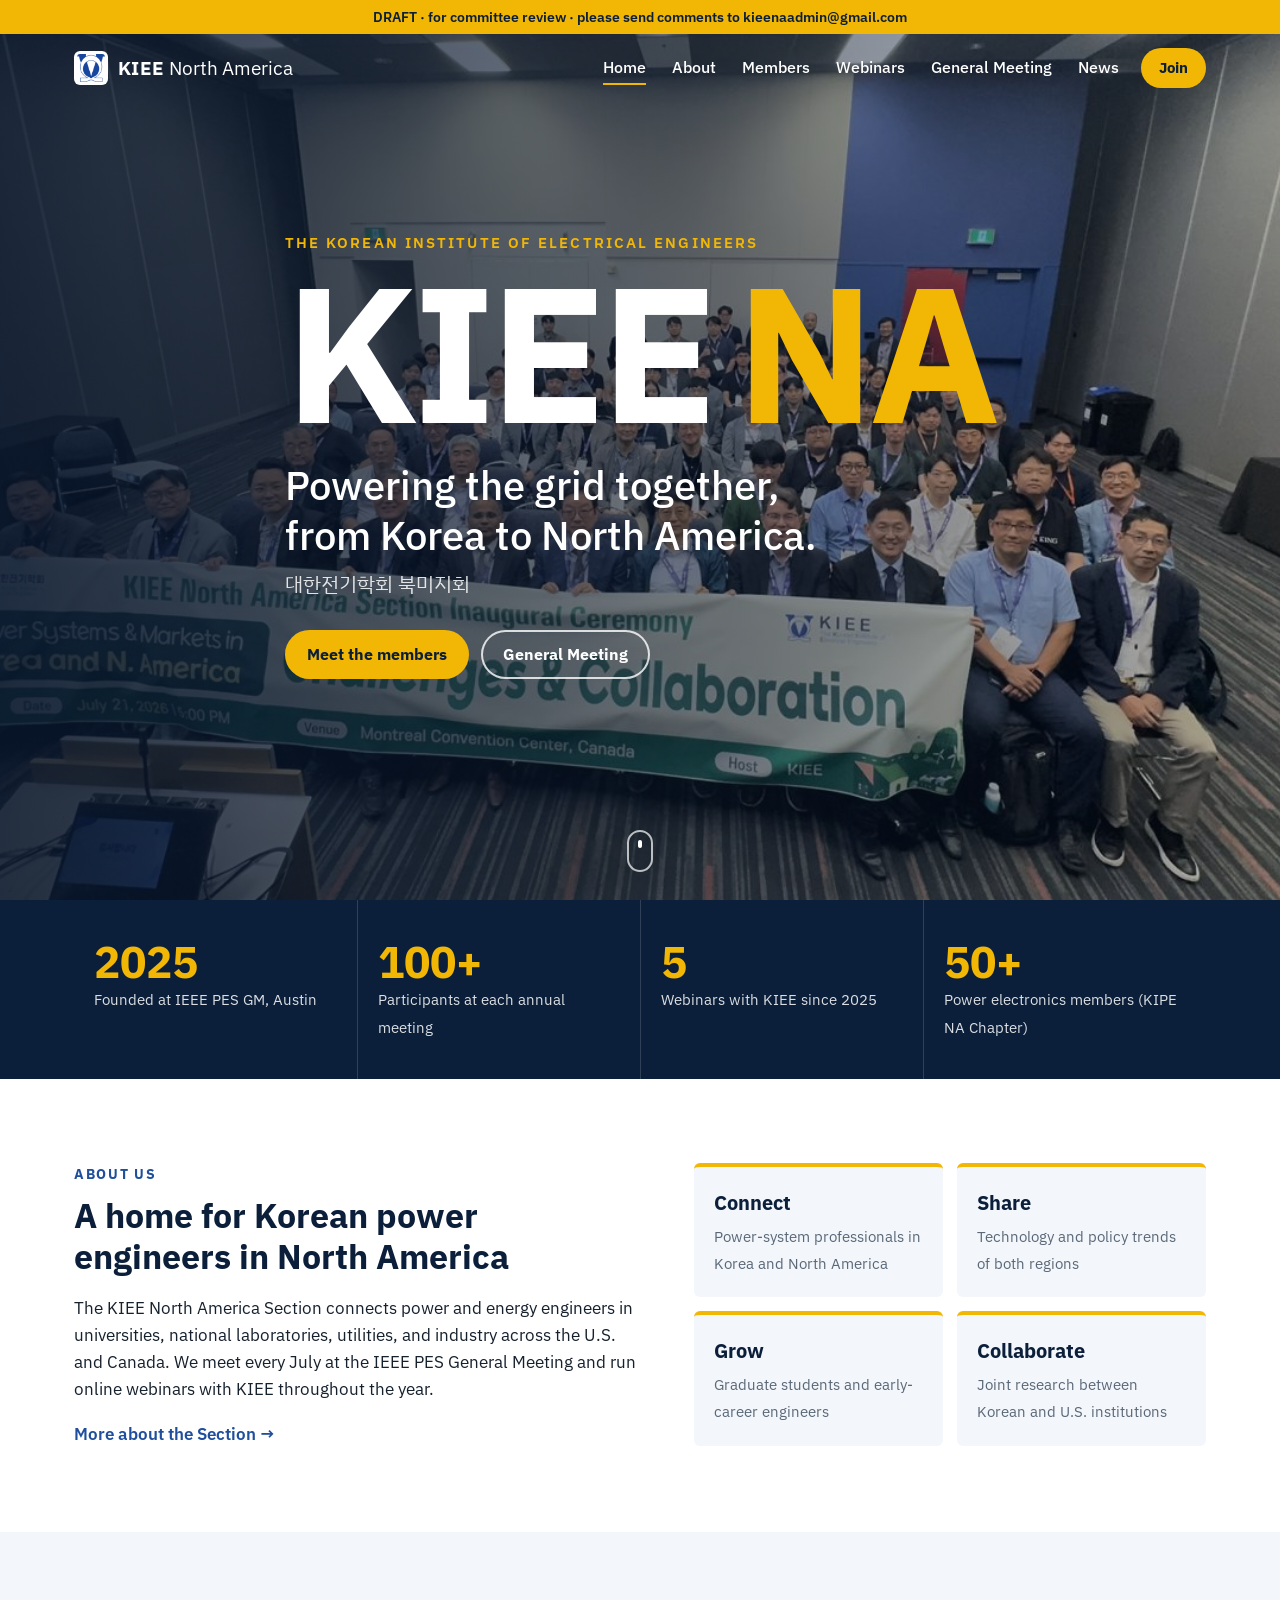
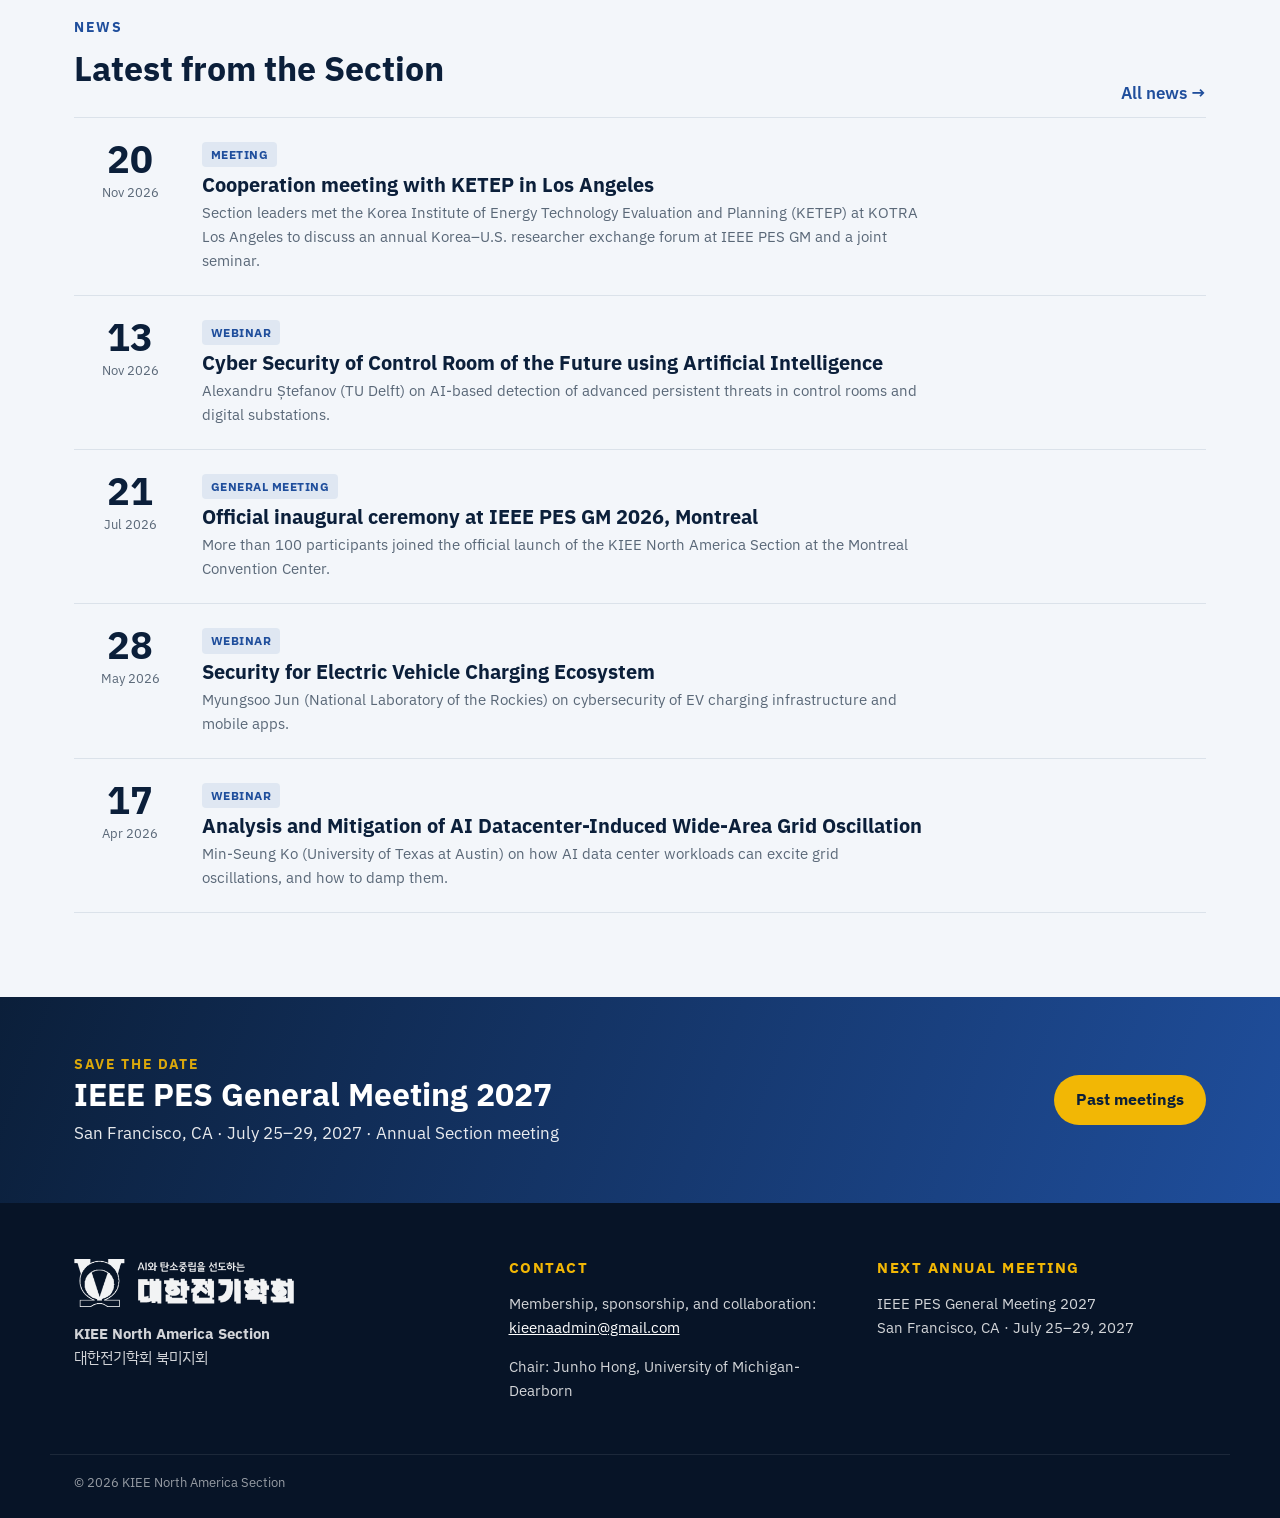
==== index.html @ 32fcebb1 "Add draft website for committee review" ====
<!DOCTYPE html>
<html lang="en">
<head>
<meta charset="utf-8">
<meta name="viewport" content="width=device-width, initial-scale=1">
<title>KIEE North America Section</title>
<meta name="description" content="KIEE North America Section (대한전기학회 북미지회): Korean power and energy engineers across North America.">
<link rel="icon" href="img/kiee-emblem.png">
<meta name="robots" content="noindex, nofollow">
<link rel="preconnect" href="https://fonts.googleapis.com">
<link href="https://fonts.googleapis.com/css2?family=IBM+Plex+Sans:wght@400;500;600;700&family=IBM+Plex+Sans+KR:wght@400;600;700&display=swap" rel="stylesheet">
<link rel="stylesheet" href="style.css">
</head>
<body class="has-hero">
<div class="draftbar">DRAFT · for committee review · please send comments to kieenaadmin@gmail.com</div><a class="skip" href="#main">Skip to content</a>
<header class="site over" id="top"><div class="wrap bar">
  <a class="brand" href="index.html"><img src="img/kiee-emblem.png" alt=""><span><b>KIEE</b> North America</span></a>
  <button class="menu-btn" aria-expanded="false" aria-controls="nav" aria-label="Menu"><span></span><span></span><span></span></button>
  <nav id="nav" aria-label="Main"><ul><li><a href="index.html" aria-current="page">Home</a></li><li><a href="about.html">About</a></li><li><a href="members.html">Members</a></li><li><a href="webinars.html">Webinars</a></li><li><a href="meetings.html">General Meeting</a></li><li><a href="news.html">News</a></li></ul><a class="join" href="membership.html">Join</a></nav>
</div></header>

<main id="main">
<section class="hero">
  <div class="slides" aria-hidden="true"><div class="slide on" style="background-image:url(img/montreal.jpg)"></div><div class="slide" style="background-image:url(img/austin.jpg)"></div></div>
  <div class="wrap hero-in">
    <p class="kicker">The Korean Institute of Electrical Engineers</p>
    <h1 class="mega">KIEE<span>NA</span></h1>
    <p class="tag1">Powering the grid together,<br>from Korea to North America.</p>
    <p class="kr">대한전기학회 북미지회</p>
    <div class="btns"><a class="btn" href="members.html">Meet the members</a><a class="btn ghost" href="meetings.html">General Meeting</a></div>
  </div>
  <a class="scroll" href="#about" aria-label="Scroll down"></a>
</section>

<section class="stats" id="about"><div class="wrap sgrid">
  <div><b>2025</b><span>Founded at IEEE PES GM, Austin</span></div>
  <div><b>100+</b><span>Participants at each annual meeting</span></div>
  <div><b>5</b><span>Webinars with KIEE since 2025</span></div>
  <div><b>50+</b><span>Power electronics members (KIPE NA Chapter)</span></div>
</div></section>

<section class="sec"><div class="wrap two">
  <div>
    <p class="eyebrow">About us</p>
    <h2>A home for Korean power engineers in North America</h2>
    <p>The KIEE North America Section connects power and energy engineers in universities, national laboratories, utilities, and industry across the U.S. and Canada. We meet every July at the IEEE PES General Meeting and run online webinars with KIEE throughout the year.</p>
    <a class="more" href="about.html">More about the Section</a>
  </div>
  <ul class="pillars">
    <li><b>Connect</b><span>Power-system professionals in Korea and North America</span></li>
    <li><b>Share</b><span>Technology and policy trends of both regions</span></li>
    <li><b>Grow</b><span>Graduate students and early-career engineers</span></li>
    <li><b>Collaborate</b><span>Joint research between Korean and U.S. institutions</span></li>
  </ul>
</div></section>

<section class="sec alt"><div class="wrap">
  <div class="sechead"><div><p class="eyebrow">News</p><h2>Latest from the Section</h2></div><a class="more" href="news.html">All news</a></div>
  <ul class="newslist"><li class="news"><a href="meetings.html"><time datetime="2026-11-20"><b>20</b><span>Nov 2026</span></time><div><span class="tag">Meeting</span><h3>Cooperation meeting with KETEP in Los Angeles</h3><p>Section leaders met the Korea Institute of Energy Technology Evaluation and Planning (KETEP) at KOTRA Los Angeles to discuss an annual Korea–U.S. researcher exchange forum at IEEE PES GM and a joint seminar.</p></div></a></li><li class="news"><a href="webinars.html#w5"><time datetime="2026-11-13"><b>13</b><span>Nov 2026</span></time><div><span class="tag">Webinar</span><h3>Cyber Security of Control Room of the Future using Artificial Intelligence</h3><p>Alexandru Ștefanov (TU Delft) on AI-based detection of advanced persistent threats in control rooms and digital substations.</p></div></a></li><li class="news"><a href="meetings.html#gm2026"><time datetime="2026-07-21"><b>21</b><span>Jul 2026</span></time><div><span class="tag">General Meeting</span><h3>Official inaugural ceremony at IEEE PES GM 2026, Montreal</h3><p>More than 100 participants joined the official launch of the KIEE North America Section at the Montreal Convention Center.</p></div></a></li><li class="news"><a href="webinars.html#w4"><time datetime="2026-05-28"><b>28</b><span>May 2026</span></time><div><span class="tag">Webinar</span><h3>Security for Electric Vehicle Charging Ecosystem</h3><p>Myungsoo Jun (National Laboratory of the Rockies) on cybersecurity of EV charging infrastructure and mobile apps.</p></div></a></li><li class="news"><a href="webinars.html#w3"><time datetime="2026-04-17"><b>17</b><span>Apr 2026</span></time><div><span class="tag">Webinar</span><h3>Analysis and Mitigation of AI Datacenter-Induced Wide-Area Grid Oscillation</h3><p>Min-Seung Ko (University of Texas at Austin) on how AI data center workloads can excite grid oscillations, and how to damp them.</p></div></a></li></ul>
</div></section>

<section class="next"><div class="wrap nextin">
  <div><p class="eyebrow">Save the date</p><h2>IEEE PES General Meeting 2027</h2><p>San Francisco, CA · July 25–29, 2027 · Annual Section meeting</p></div>
  <a class="btn" href="meetings.html">Past meetings</a>
</div></section>
</main>
<script>
(function(){var s=document.querySelectorAll('.slide'),i=0;if(matchMedia('(prefers-reduced-motion: reduce)').matches)return;
setInterval(function(){s[i].classList.remove('on');i=(i+1)%s.length;s[i].classList.add('on');},6000);})();
</script>

<footer class="site" id="contact"><div class="wrap fgrid">
  <div>
    <img class="flogo" src="img/kiee-logo-white.png" alt="The Korean Institute of Electrical Engineers">
    <p><b>KIEE North America Section</b><br>대한전기학회 북미지회</p>
  </div>
  <div>
    <h2>Contact</h2>
    <p>Membership, sponsorship, and collaboration:<br><a href="mailto:kieenaadmin@gmail.com">kieenaadmin@gmail.com</a></p>
    <p>Chair: Junho Hong, University of Michigan-Dearborn</p>
  </div>
  <div>
    <h2>Next annual meeting</h2>
    <p>IEEE PES General Meeting 2027<br>San Francisco, CA · July 25–29, 2027</p>
  </div>
</div><div class="wrap copy">© 2026 KIEE North America Section</div></footer>
<script>
(function(){
  var b=document.querySelector('.menu-btn'), n=document.getElementById('nav'), h=document.querySelector('header.site');
  b.addEventListener('click',function(){var o=n.classList.toggle('open');b.setAttribute('aria-expanded',o);});
  if(h.classList.contains('over')){var f=function(){h.classList.toggle('solid',window.scrollY>40);};f();window.addEventListener('scroll',f,{passive:true});}
})();
</script>
</body>
</html>
---- style.css ----
/* KIEE North America Section — navy + KIEE blue, photo-led hero (KSEA-style) */
:root{
  --navy:#0b1f3a; --blue:#1f4e9c; --accent:#f2b705; --ink:#16212e; --muted:#5a6878;
  --bg:#ffffff; --alt:#f3f6fa; --line:#dbe2ea; --map:#e5ebf2; --mapline:#b9c5d3;
  --font:"IBM Plex Sans","IBM Plex Sans KR","Segoe UI",Arial,sans-serif;
}
*{box-sizing:border-box}
html{scroll-behavior:smooth}
@media (prefers-reduced-motion:reduce){html{scroll-behavior:auto}*{transition:none!important;animation:none!important}}
body{margin:0;font-family:var(--font);color:var(--ink);background:var(--bg);font-size:17px;line-height:1.6}
img{max-width:100%;display:block}
a{color:var(--blue)}
h1,h2,h3{line-height:1.2;margin:0;text-wrap:balance}
.wrap{max-width:1180px;margin:0 auto;padding:0 24px}
.skip{position:absolute;left:-999px}.skip:focus{left:12px;top:12px;z-index:99;background:#fff;padding:8px}
:focus-visible{outline:3px solid var(--accent);outline-offset:2px}

/* header */
header.site{position:sticky;top:0;z-index:50;background:var(--bg);border-bottom:1px solid var(--line);transition:background .25s,border-color .25s}
header.site.over{position:fixed;left:0;right:0;background:transparent;border-color:transparent}
header.site.over.solid{background:rgba(11,31,58,.94);backdrop-filter:blur(6px)}
.bar{display:flex;align-items:center;gap:24px;min-height:70px}
.brand{display:flex;align-items:center;gap:10px;text-decoration:none;color:var(--navy);font-size:19px;white-space:nowrap}
.brand img{width:34px;height:34px;background:#fff;border-radius:6px;padding:3px}
.brand b{font-weight:700;letter-spacing:.02em}
#nav{display:flex;align-items:center;gap:22px;margin-left:auto}
#nav ul{display:flex;gap:26px;list-style:none;margin:0;padding:0}
#nav ul a{text-decoration:none;color:var(--muted);font-weight:500;font-size:16px;padding:6px 0;border-bottom:2px solid transparent}
#nav ul a:hover,#nav ul a[aria-current]{color:var(--navy);border-color:var(--accent)}
.join{background:var(--accent);color:var(--navy);text-decoration:none;font-weight:700;font-size:15px;padding:8px 18px;border-radius:999px}
header.over .brand,header.over #nav ul a{color:#fff}
header.over #nav ul a[aria-current]{color:#fff}
.menu-btn{display:none;margin-left:auto;background:none;border:0;padding:8px;cursor:pointer}
.menu-btn span{display:block;width:24px;height:2px;background:currentColor;margin:5px 0}
header.over .menu-btn{color:#fff}
@media (max-width:900px){
  .menu-btn{display:block}
  #nav{display:none;position:absolute;top:70px;left:0;right:0;background:var(--navy);flex-direction:column;align-items:flex-start;padding:16px 24px 24px;gap:14px}
  #nav.open{display:flex}
  #nav ul{flex-direction:column;gap:10px}
  #nav ul a{color:#fff}
}

/* hero */
.hero{position:relative;min-height:100vh;min-height:100svh;display:flex;align-items:center;color:#fff;overflow:hidden;background:var(--navy)}
.slides .slide{position:absolute;inset:0;background-size:cover;background-position:center 35%;opacity:0;transition:opacity 1.4s;transform:scale(1.04)}
.slides .slide.on{opacity:1}
.hero::after{content:"";position:absolute;inset:0;background:linear-gradient(90deg,rgba(8,22,44,.88) 0%,rgba(8,22,44,.62) 45%,rgba(8,22,44,.25) 100%)}
.hero-in{position:relative;z-index:2;padding-top:90px;padding-bottom:80px}
.kicker{font-size:15px;letter-spacing:.14em;text-transform:uppercase;font-weight:600;color:var(--accent);margin:0 0 10px}
.mega{font-size:clamp(84px,15vw,200px);font-weight:700;letter-spacing:-.03em;line-height:.9;margin:0}
.mega span{color:var(--accent);margin-left:.12em}
.tag1{font-size:clamp(24px,3.2vw,40px);font-weight:500;line-height:1.25;margin:22px 0 8px}
.hero .kr{font-size:20px;opacity:.85;margin:0}
.btns{display:flex;gap:12px;flex-wrap:wrap;margin-top:30px}
.btn{display:inline-block;background:var(--accent);color:var(--navy);font-weight:700;text-decoration:none;padding:12px 22px;border-radius:999px;font-size:16px}
.btn.ghost{background:transparent;color:#fff;box-shadow:inset 0 0 0 2px rgba(255,255,255,.8)}
.scroll{position:absolute;bottom:28px;left:50%;z-index:2;width:26px;height:42px;border:2px solid rgba(255,255,255,.7);border-radius:14px;transform:translateX(-50%)}
.scroll::after{content:"";position:absolute;left:50%;top:8px;width:4px;height:8px;margin-left:-2px;background:#fff;border-radius:2px;animation:sc 1.8s infinite}
@keyframes sc{0%{opacity:1;transform:translateY(0)}100%{opacity:0;transform:translateY(12px)}}

/* stats */
.stats{background:var(--navy);color:#fff}
.sgrid{display:grid;grid-template-columns:repeat(4,1fr);gap:0}
.sgrid div{padding:38px 20px;border-left:1px solid rgba(255,255,255,.15)}
.sgrid div:first-child{border-left:0}
.sgrid b{display:block;font-size:44px;color:var(--accent);font-variant-numeric:tabular-nums;line-height:1.1}
.sgrid span{font-size:15px;opacity:.85}
@media (max-width:800px){.sgrid{grid-template-columns:1fr 1fr}.sgrid div{border-left:0;border-top:1px solid rgba(255,255,255,.15)}}

/* sections */
.sec{padding:84px 0}
.sec.alt{background:var(--alt)}
.eyebrow{font-size:14px;font-weight:700;letter-spacing:.12em;text-transform:uppercase;color:var(--blue);margin:0 0 10px}
.sec h2{font-size:34px;color:var(--navy);margin-bottom:18px}
.two{display:grid;grid-template-columns:1.1fr 1fr;gap:56px;align-items:start}
@media (max-width:860px){.two{grid-template-columns:1fr;gap:36px}}
.more{font-weight:600;text-decoration:none}
.more::after{content:" →"}
.pillars{list-style:none;margin:0;padding:0;display:grid;grid-template-columns:1fr 1fr;gap:14px}
.pillars li{background:var(--alt);border-top:4px solid var(--accent);padding:20px;border-radius:6px}
.pillars b{display:block;font-size:20px;color:var(--navy);margin-bottom:4px}
.pillars span{font-size:15px;color:var(--muted)}
.sechead{display:flex;justify-content:space-between;align-items:end;gap:20px;margin-bottom:10px}

/* news */
.newslist{list-style:none;margin:0;padding:0;border-top:1px solid var(--line)}
.news a{display:grid;grid-template-columns:96px 1fr;gap:24px;padding:22px 8px;border-bottom:1px solid var(--line);text-decoration:none;color:inherit;transition:background .15s}
.news a:hover{background:rgba(31,78,156,.05)}
.news time{text-align:center;color:var(--navy)}
.news time b{display:block;font-size:38px;line-height:1;font-variant-numeric:tabular-nums}
.news time span{font-size:13px;color:var(--muted)}
.news h3{font-size:20px;color:var(--navy);margin:6px 0 4px}
.news p{margin:0;color:var(--muted);font-size:15px;max-width:80ch}
.tag{display:inline-block;font-size:12px;font-weight:700;letter-spacing:.04em;text-transform:uppercase;color:var(--blue);background:rgba(31,78,156,.09);padding:3px 9px;border-radius:4px}
.tag.gold{background:var(--accent);color:var(--navy)}
@media (max-width:560px){.news a{grid-template-columns:64px 1fr;gap:14px}.news time b{font-size:28px}}

/* next */
.next{background:linear-gradient(110deg,var(--navy),var(--blue));color:#fff;padding:56px 0}
.nextin{display:flex;justify-content:space-between;align-items:center;gap:24px;flex-wrap:wrap}
.next .eyebrow{color:var(--accent)}
.next h2{font-size:32px;margin-bottom:6px}
.next p{margin:0;opacity:.9}

/* page hero */
.phero{background:var(--navy);color:#fff;padding:70px 0 56px;background-image:linear-gradient(110deg,var(--navy) 40%,var(--blue))}
.phero .eyebrow{color:var(--accent)}
.phero h1{font-size:clamp(34px,5vw,52px)}
.phero .lead{font-size:19px;opacity:.88;max-width:64ch;margin:12px 0 0}
.lead2{color:var(--muted);margin-top:-8px}

ul.check{padding-left:0;list-style:none;margin:0}
ul.check li{position:relative;padding-left:26px;margin:8px 0}
ul.check li::before{content:"";position:absolute;left:4px;top:.6em;width:9px;height:9px;background:var(--accent);border-radius:2px}
.tl{list-style:none;margin:0;padding:0 0 0 24px;border-left:2px solid var(--line)}
.tl li{position:relative;margin:0 0 22px}
.tl li::before{content:"";position:absolute;left:-32px;top:5px;width:12px;height:12px;border-radius:50%;background:var(--accent);border:2px solid var(--navy)}
.tl b{display:block;color:var(--navy)}
.tl span{color:var(--muted);font-size:15px}
.areas{list-style:none;margin:24px 0 0;padding:0;display:grid;grid-template-columns:repeat(4,1fr);gap:14px}
.areas li{background:#fff;border:1px solid var(--line);border-radius:8px;padding:18px}
.areas b{display:block;color:var(--navy);margin-bottom:4px}
.areas span{font-size:15px;color:var(--muted)}
@media (max-width:900px){.areas{grid-template-columns:1fr 1fr}}

/* members */
.mapbox{position:relative;background:var(--alt);border:1px solid var(--line);border-radius:12px;padding:10px}
.mapbox svg{width:100%;height:auto;display:block}
.states{fill:var(--map);stroke:var(--mapline);stroke-width:.8}
.dot{cursor:pointer;outline:none}
.dot .pin{fill:var(--accent);stroke:var(--navy);stroke-width:2.5;transition:r .15s}
.dot .halo{fill:var(--accent);opacity:0;transition:opacity .15s}
.dot .lbl{font:600 13px var(--font);fill:var(--navy);paint-order:stroke;stroke:var(--alt);stroke-width:4px}
.dot:hover .halo,.dot:focus-visible .halo,.dot.on .halo{opacity:.4}
.dot:hover .pin,.dot.on .pin{r:11}
.pop{position:absolute;width:310px;background:#fff;border-radius:10px;border-top:4px solid var(--accent);box-shadow:0 12px 32px rgba(8,22,44,.2);padding:16px;z-index:5;opacity:0;visibility:hidden;transition:opacity .15s;pointer-events:none;font-size:14px;line-height:1.45}
.pop.show{opacity:1;visibility:visible;pointer-events:auto}
.pop.right{margin-left:24px}.pop.left{transform:translateX(calc(-100% - 24px))}
.pop.down{margin-top:-30px}.pop.up{translate:0 calc(-100% + 30px)}
.ph{display:flex;gap:12px;align-items:center;margin-bottom:10px}
.ph img{width:74px;height:74px;border-radius:50%;object-fit:cover;flex:none}
.ph b{display:block;font-size:17px;color:var(--navy)}
.ph span{display:block;color:var(--muted)}
.ph .o{color:var(--ink);font-weight:600}.ph .l{font-size:13px}
.pop ul{margin:0;padding-left:18px}.pop li{margin:3px 0}
.pos{display:inline-block;font-size:12px;font-weight:700;text-transform:uppercase;letter-spacing:.05em;background:var(--accent);color:var(--navy);padding:1px 8px;border-radius:4px;margin:2px 0}
.ph .pos{display:inline-block;color:var(--navy)}
@media (max-width:640px){.pop{position:fixed;left:16px!important;right:16px;top:auto!important;bottom:16px;width:auto;transform:none!important;translate:none!important;margin:0!important}}
.people{list-style:none;margin:48px 0 0;padding:0;display:grid;grid-template-columns:repeat(4,1fr);gap:34px 24px}
@media (max-width:960px){.people{grid-template-columns:repeat(3,1fr)}}
@media (max-width:680px){.people{grid-template-columns:1fr 1fr}}
.person{text-align:center;padding:10px 8px;border-radius:12px;transition:background .15s}
.person.hl,.person:hover{background:var(--alt)}
.person img{width:150px;height:150px;border-radius:50%;object-fit:cover;margin:0 auto 14px;border:4px solid #fff;box-shadow:0 0 0 2px var(--line)}
.person.hl img{box-shadow:0 0 0 3px var(--accent)}
.person h3{font-size:19px;color:var(--navy)}
.person p{margin:2px 0;font-size:14px}
.person .r{color:var(--muted)}.person .o{font-weight:600}.person .l{color:var(--muted);font-size:13px}
.person details{margin-top:8px;font-size:14px;text-align:left}
.person summary{cursor:pointer;color:var(--blue);font-weight:600;text-align:center;list-style:none}
.person summary::-webkit-details-marker{display:none}
.person summary::after{content:" +"}
.person details[open] summary::after{content:" −"}
.person details ul{padding-left:18px;margin:8px 0 0}
.mini{list-style:none;margin:0;padding:0;display:grid;gap:12px}
.mini li{display:flex;align-items:center;gap:14px;background:#fff;border:1px solid var(--line);border-radius:10px;padding:14px}
.ini{width:52px;height:52px;border-radius:50%;background:var(--navy);color:var(--accent);display:grid;place-items:center;font-weight:700;flex:none}
.mini b{display:block;color:var(--navy)}.mini span{color:var(--muted);font-size:15px}

/* webinars */
.web{display:grid;grid-template-columns:200px 1fr;gap:36px;padding:40px 0;border-bottom:1px solid var(--line);scroll-margin-top:90px}
.web:first-child{padding-top:0}
.wmeta{border-left:4px solid var(--accent);padding-left:16px}
.wmeta .no{display:block;font-size:13px;font-weight:700;text-transform:uppercase;letter-spacing:.08em;color:var(--blue)}
.wmeta time{display:block;font-size:22px;font-weight:700;color:var(--navy);margin-top:4px}
.wmeta .kst{font-size:13px;color:var(--muted)}
.web h2{font-size:26px!important;margin-bottom:8px!important}
.spk{margin:0 0 12px;color:var(--muted)}.spk b{color:var(--ink)}
@media (max-width:700px){.web{grid-template-columns:1fr;gap:14px}}

/* meetings */
.gm{display:grid;grid-template-columns:1.25fr 1fr;gap:40px;align-items:start;padding:44px 0;border-bottom:1px solid var(--line);scroll-margin-top:90px}
.gm img{border-radius:10px}
.gm.upcoming{grid-template-columns:1fr;background:var(--alt);border:0;border-left:6px solid var(--accent);border-radius:10px;padding:28px 32px;margin-bottom:12px}
.gm h2{font-size:28px!important;margin:10px 0 12px!important}
.facts{display:grid;grid-template-columns:100px 1fr;gap:6px 14px;margin:0 0 14px;font-size:16px}
.facts dt{font-weight:700;color:var(--navy)}.facts dd{margin:0}
@media (max-width:860px){.gm{grid-template-columns:1fr;gap:20px}}

/* footer */
footer.site{background:#071427;color:rgba(255,255,255,.82);padding:56px 0 24px;font-size:15px}
.fgrid{display:grid;grid-template-columns:1.2fr 1fr 1fr;gap:40px}
footer.site h2{font-size:15px;text-transform:uppercase;letter-spacing:.1em;color:var(--accent);margin-bottom:12px}
footer.site a{color:#fff}
.flogo{width:220px;margin-bottom:14px;opacity:.95}
.copy{margin-top:36px;padding-top:18px;border-top:1px solid rgba(255,255,255,.12);font-size:13px;opacity:.7}
@media (max-width:800px){.fgrid{grid-template-columns:1fr}}
.draftbar{position:relative;z-index:60;background:var(--accent);color:var(--navy);text-align:center;font-size:14px;font-weight:600;padding:6px 16px}
body.has-hero .draftbar{position:fixed;top:0;left:0;right:0}
body.has-hero header.site.over{top:33px}

/* membership */
.tiers{display:grid;gap:18px;margin-top:8px}
.tiers.t3{grid-template-columns:repeat(3,1fr)}
.tiers.t4{grid-template-columns:repeat(4,1fr)}
@media (max-width:900px){.tiers.t3,.tiers.t4{grid-template-columns:1fr 1fr}}
@media (max-width:560px){.tiers.t3,.tiers.t4{grid-template-columns:1fr}}
.tier{background:#fff;border:1px solid var(--line);border-radius:12px;padding:26px 22px}
.tier.top{border:2px solid var(--accent);box-shadow:0 10px 26px rgba(8,22,44,.08)}
.tier h3{font-size:20px;color:var(--navy)}
.tier .amt{font-size:36px;font-weight:700;color:var(--navy);margin:6px 0 14px;font-variant-numeric:tabular-nums}
.tier .amt small{font-size:15px;font-weight:500;color:var(--muted)}
.tier ul.check li{font-size:15px}
.note{color:var(--muted);font-size:15px;margin-top:10px}
.areas.a3{grid-template-columns:repeat(3,1fr)}
@media (max-width:900px){.areas.a3{grid-template-columns:1fr}}
.logos{list-style:none;margin:0;padding:0;display:flex;flex-wrap:wrap;gap:10px}
.logos li{background:var(--alt);border:1px solid var(--line);border-radius:8px;padding:12px 16px;font-weight:600;color:var(--navy)}
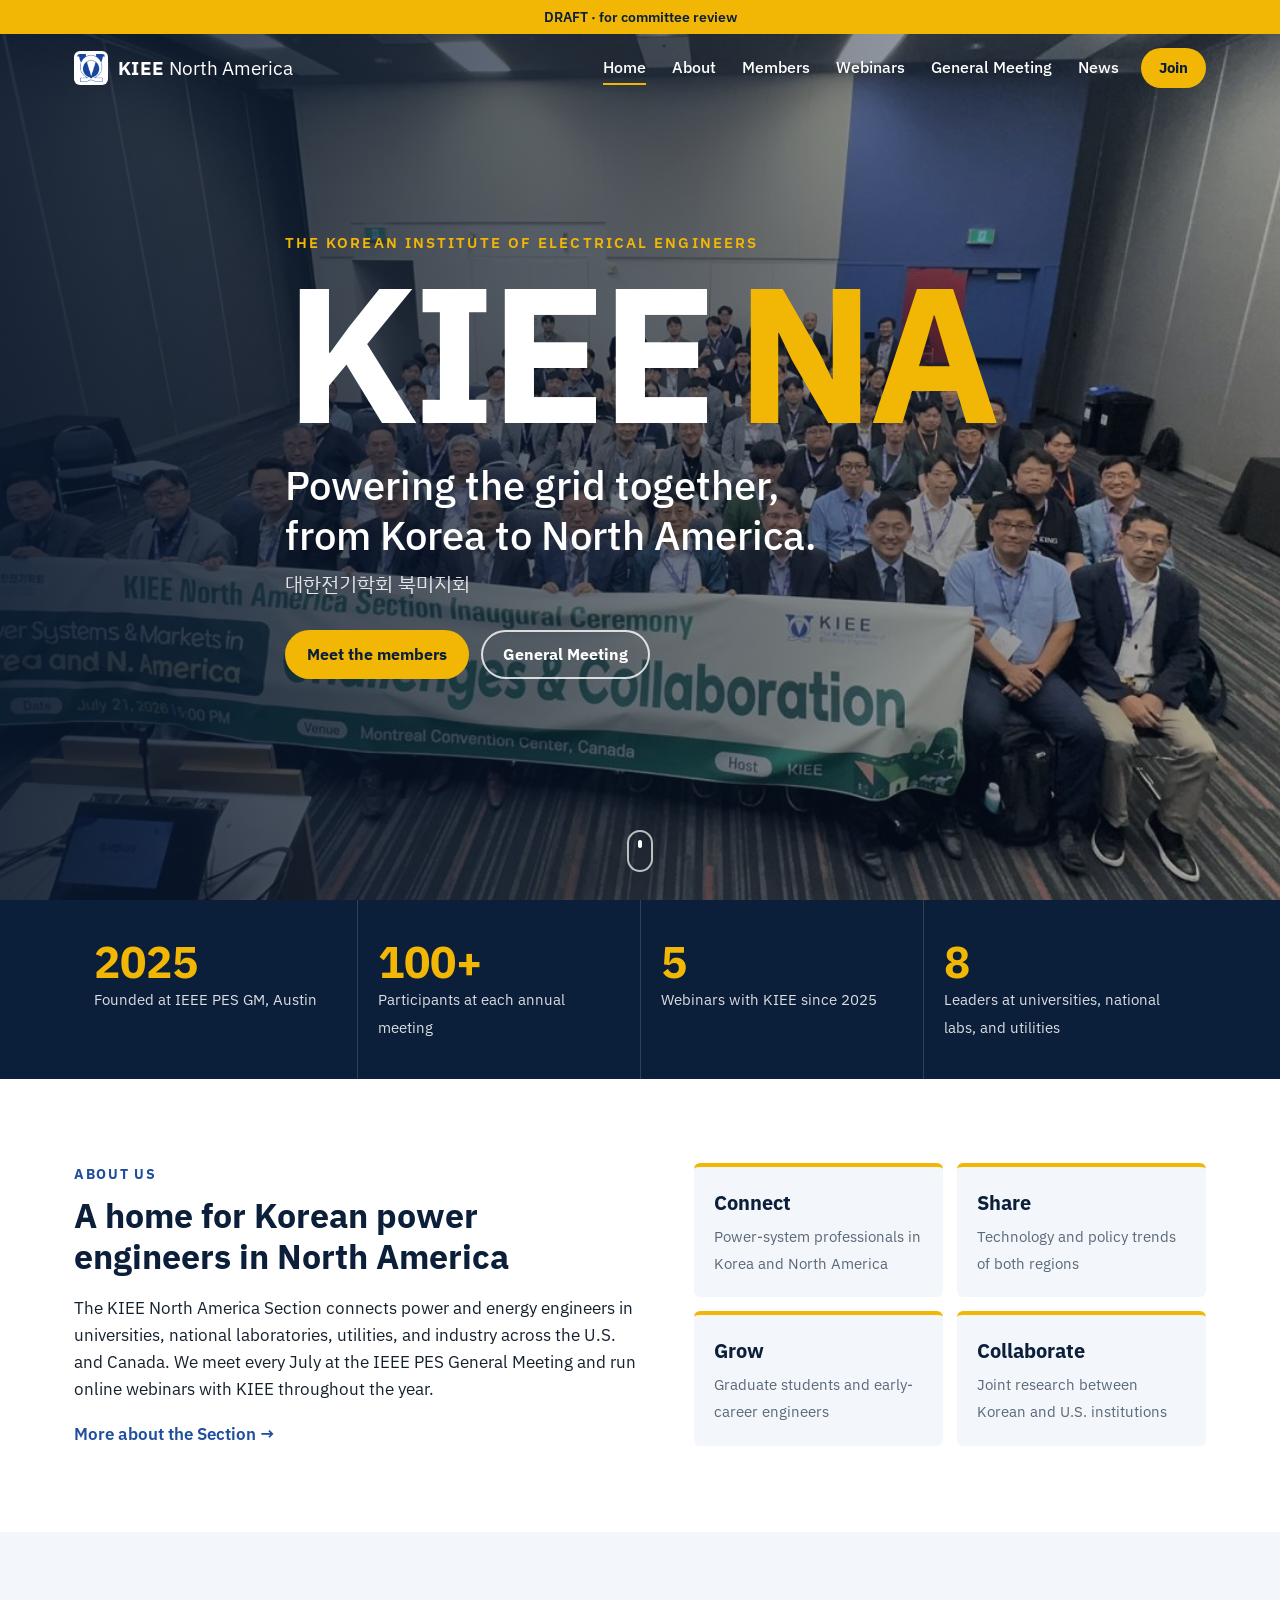
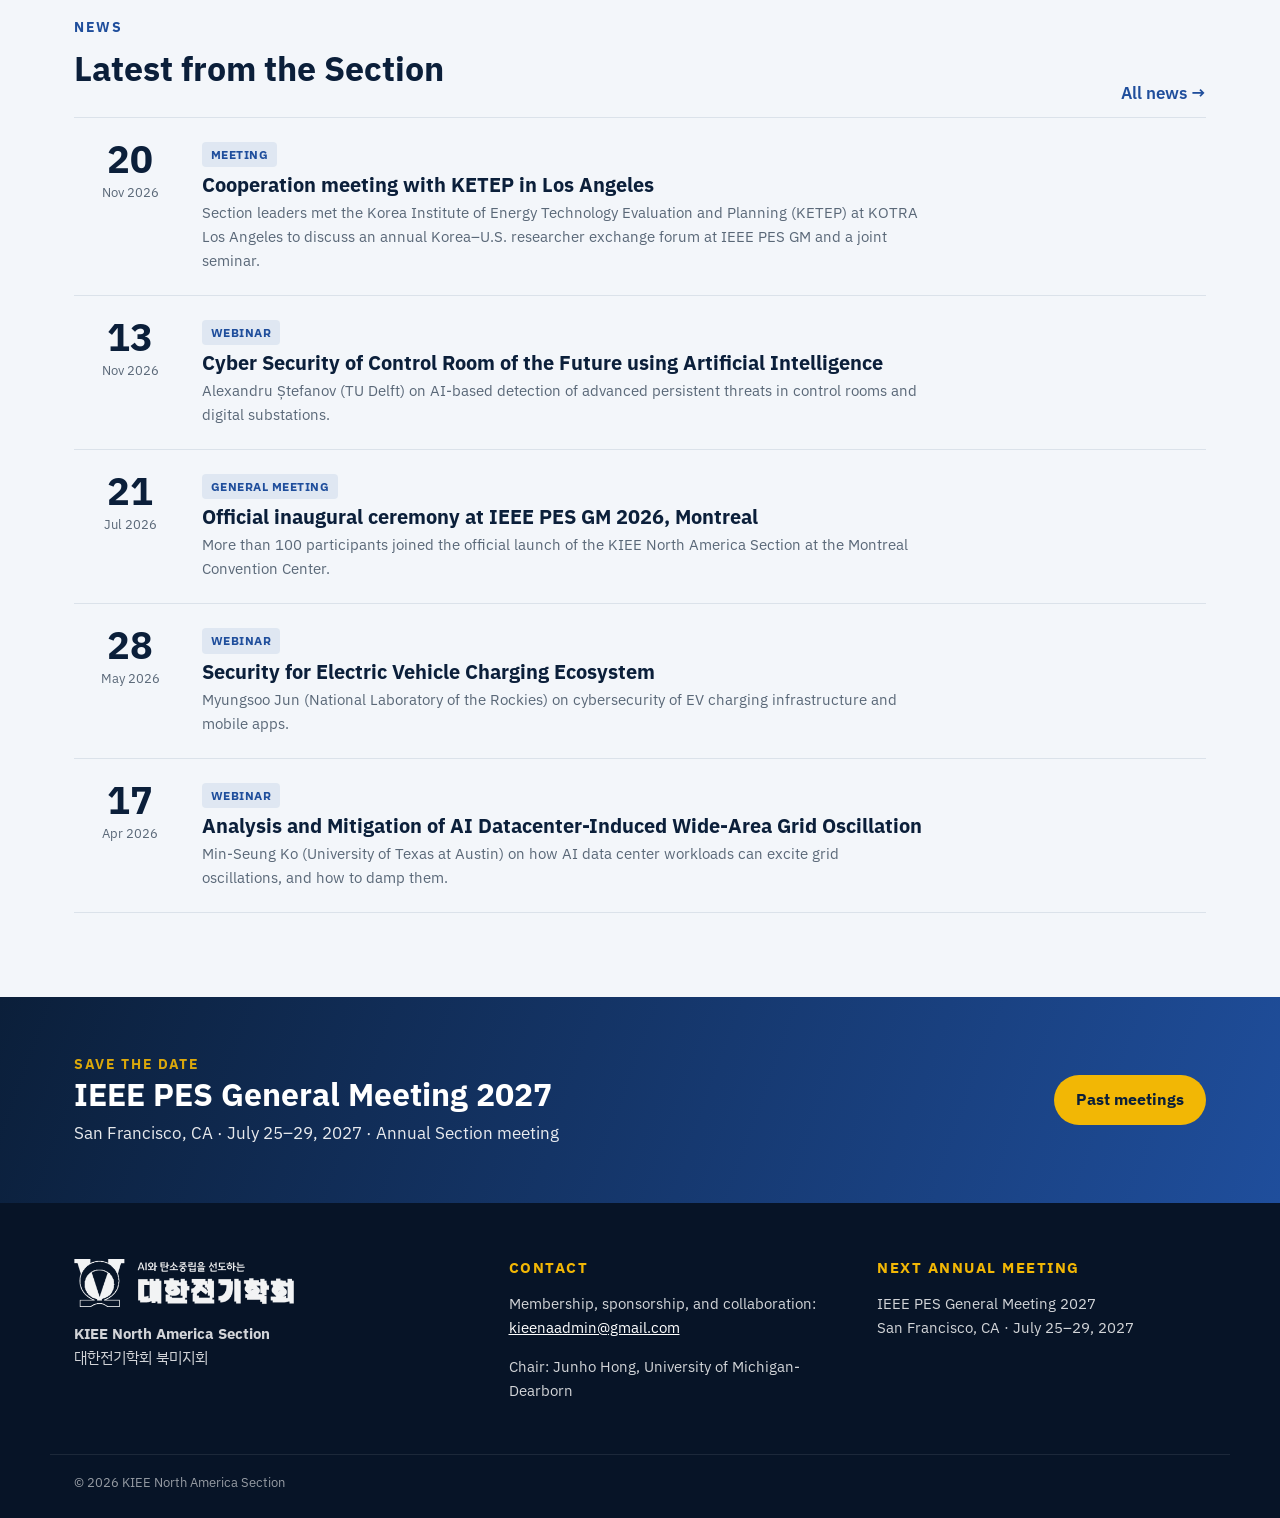
==== commit 06cdb47d: "Update index.html" ====
--- a/index.html
+++ b/index.html
@@ -36,7 +36,7 @@
   <div><b>2025</b><span>Founded at IEEE PES GM, Austin</span></div>
   <div><b>100+</b><span>Participants at each annual meeting</span></div>
   <div><b>5</b><span>Webinars with KIEE since 2025</span></div>
-  <div><b>50+</b><span>Power electronics members (KIPE NA Chapter)</span></div>
+  <div><b>8</b><span>Leaders at universities, national labs, and utilities</span></div>
 </div></section>
 
 <section class="sec"><div class="wrap two">
@@ -92,4 +92,4 @@
 })();
 </script>
 </body>
-</html>+</html>
--- a/style.css
+++ b/style.css
@@ -144,7 +144,7 @@
 .ph span{display:block;color:var(--muted)}
 .ph .o{color:var(--ink);font-weight:600}.ph .l{font-size:13px}
 .pop ul{margin:0;padding-left:18px}.pop li{margin:3px 0}
-.pos{display:inline-block;font-size:12px;font-weight:700;text-transform:uppercase;letter-spacing:.05em;background:var(--accent);color:var(--navy);padding:1px 8px;border-radius:4px;margin:2px 0}
+.pos{display:block;font-size:14px;font-weight:700;line-height:1.35;color:var(--blue);margin:3px 0 4px}
 .ph .pos{display:inline-block;color:var(--navy)}
 @media (max-width:640px){.pop{position:fixed;left:16px!important;right:16px;top:auto!important;bottom:16px;width:auto;transform:none!important;translate:none!important;margin:0!important}}
 .people{list-style:none;margin:48px 0 0;padding:0;display:grid;grid-template-columns:repeat(4,1fr);gap:34px 24px}
@@ -217,3 +217,15 @@
 @media (max-width:900px){.areas.a3{grid-template-columns:1fr}}
 .logos{list-style:none;margin:0;padding:0;display:flex;flex-wrap:wrap;gap:10px}
 .logos li{background:var(--alt);border:1px solid var(--line);border-radius:8px;padding:12px 16px;font-weight:600;color:var(--navy)}
+
+.draftbar{font-size:0}.draftbar::before{content:"DRAFT \00B7  for committee review";font-size:14px}
+#m-hong{order:-2}#m-tkim{order:-1}
+.home{display:inline-grid;place-items:center;width:26px;height:26px;border-radius:50%;background:var(--alt);vertical-align:-4px;margin-left:4px;transition:background .15s}
+.home svg{width:16px;height:16px;fill:none;stroke:var(--blue);stroke-width:2;stroke-linecap:round;stroke-linejoin:round}
+.home:hover,.home:focus-visible{background:var(--accent)}
+.home:hover svg{stroke:var(--navy)}
+.person.hl .home{background:#fff}
+.tiers.t2{grid-template-columns:repeat(2,1fr);max-width:820px}
+@media (max-width:560px){.tiers.t2{grid-template-columns:1fr}}
+.sec.adv{padding:44px 0}
+.advisors{margin:0;font-size:18px;font-weight:600;color:var(--navy)}
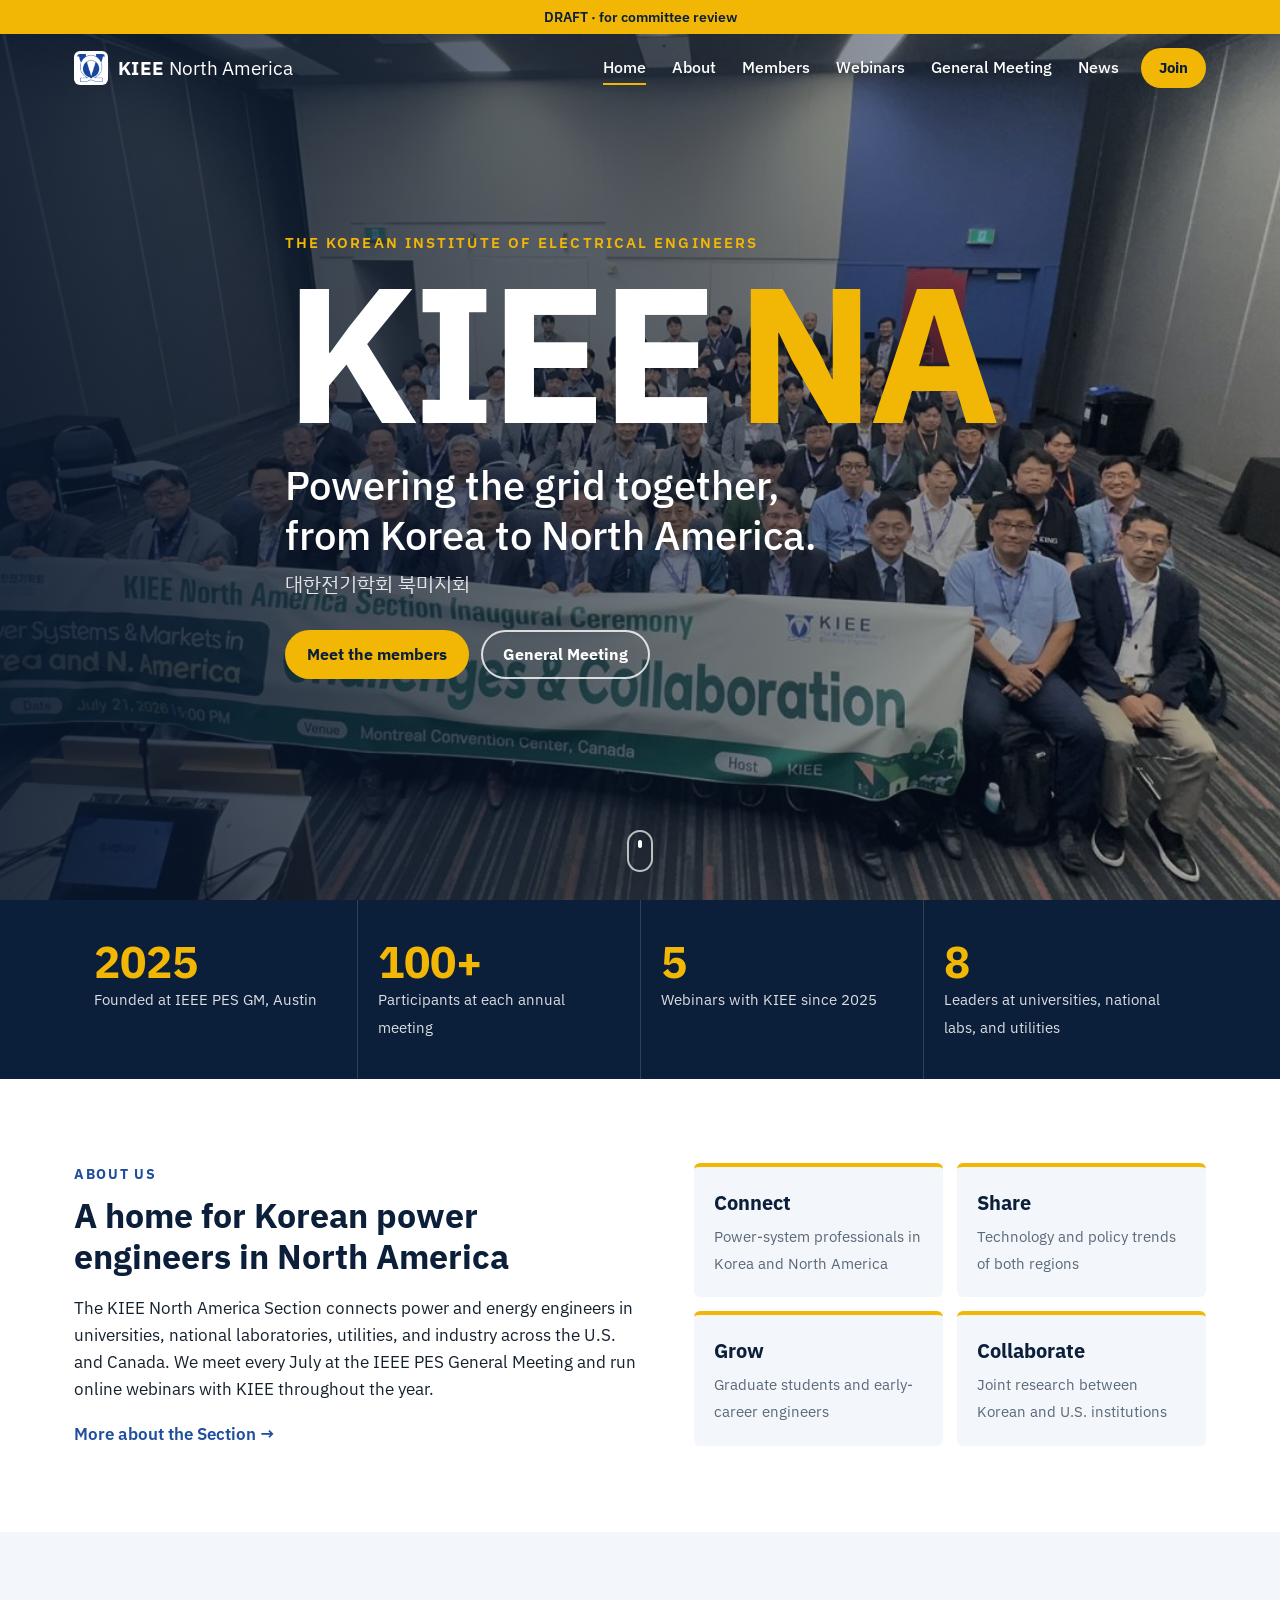
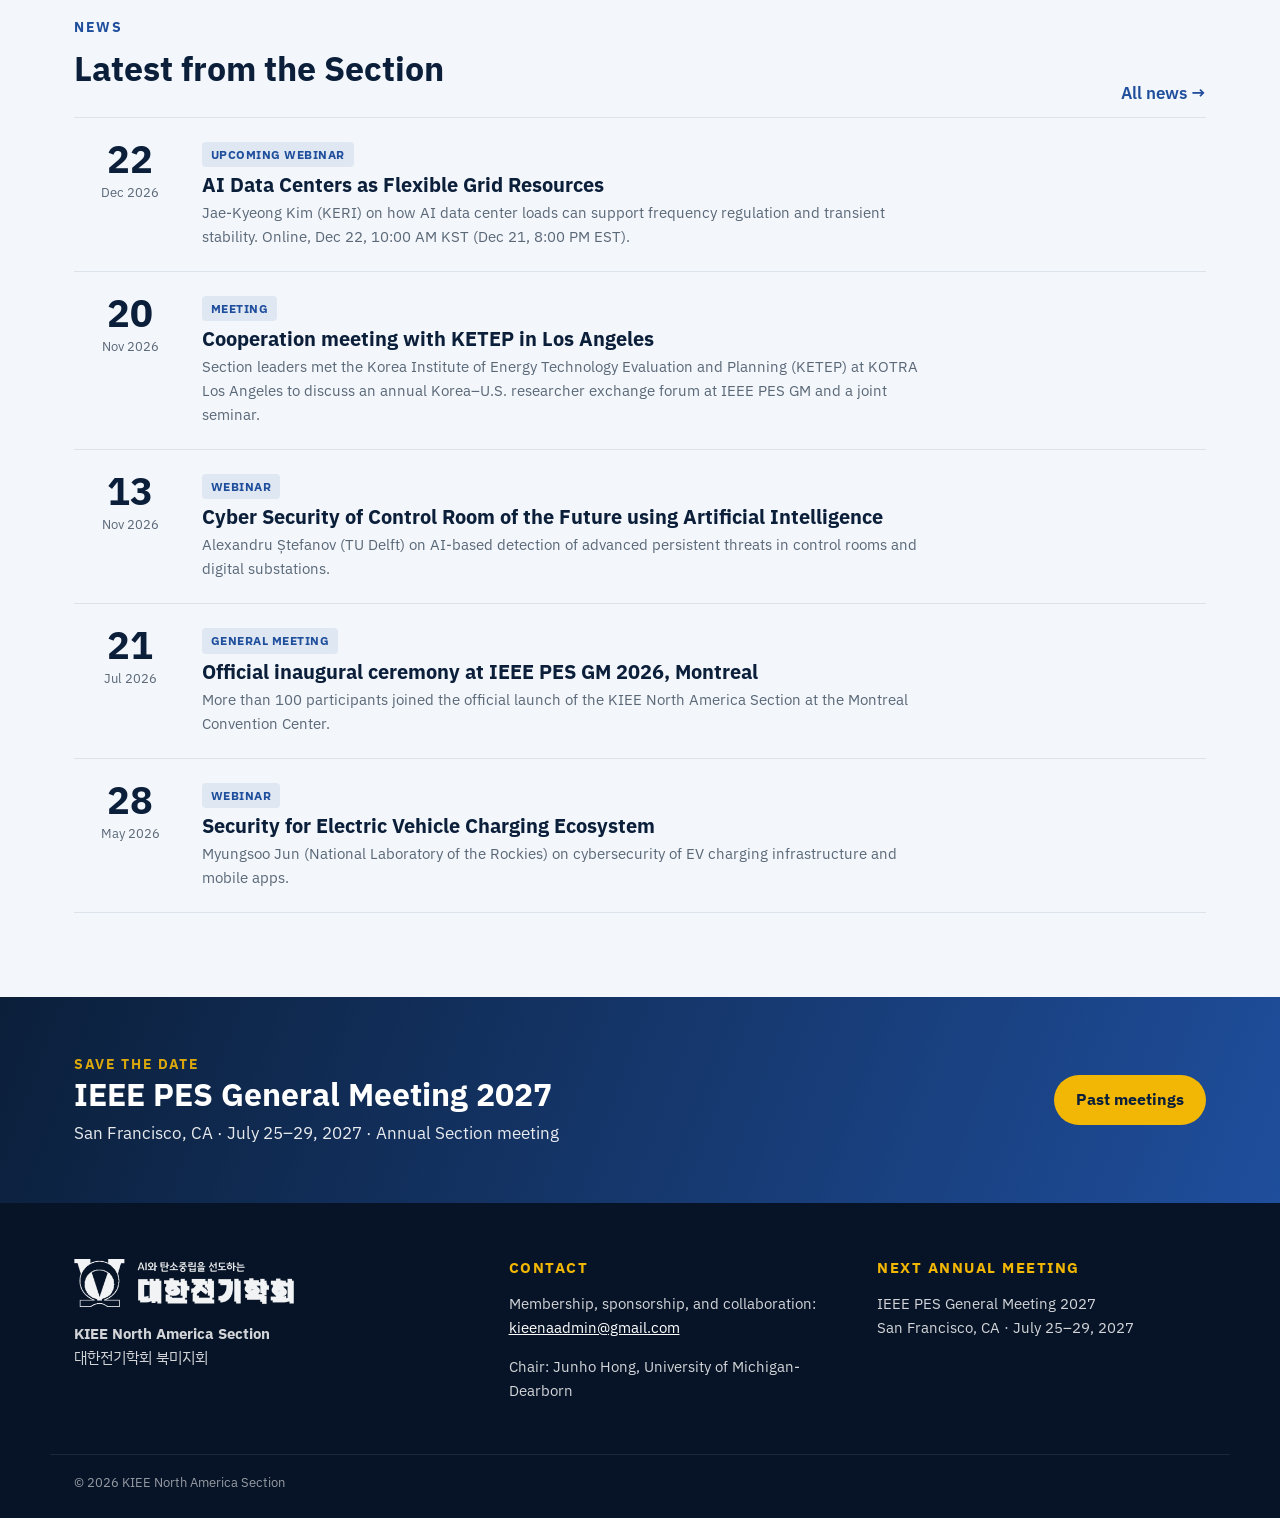
==== commit aac983d2: "Update index.html" ====
--- a/index.html
+++ b/index.html
@@ -56,7 +56,7 @@
 
 <section class="sec alt"><div class="wrap">
   <div class="sechead"><div><p class="eyebrow">News</p><h2>Latest from the Section</h2></div><a class="more" href="news.html">All news</a></div>
-  <ul class="newslist"><li class="news"><a href="meetings.html"><time datetime="2026-11-20"><b>20</b><span>Nov 2026</span></time><div><span class="tag">Meeting</span><h3>Cooperation meeting with KETEP in Los Angeles</h3><p>Section leaders met the Korea Institute of Energy Technology Evaluation and Planning (KETEP) at KOTRA Los Angeles to discuss an annual Korea–U.S. researcher exchange forum at IEEE PES GM and a joint seminar.</p></div></a></li><li class="news"><a href="webinars.html#w5"><time datetime="2026-11-13"><b>13</b><span>Nov 2026</span></time><div><span class="tag">Webinar</span><h3>Cyber Security of Control Room of the Future using Artificial Intelligence</h3><p>Alexandru Ștefanov (TU Delft) on AI-based detection of advanced persistent threats in control rooms and digital substations.</p></div></a></li><li class="news"><a href="meetings.html#gm2026"><time datetime="2026-07-21"><b>21</b><span>Jul 2026</span></time><div><span class="tag">General Meeting</span><h3>Official inaugural ceremony at IEEE PES GM 2026, Montreal</h3><p>More than 100 participants joined the official launch of the KIEE North America Section at the Montreal Convention Center.</p></div></a></li><li class="news"><a href="webinars.html#w4"><time datetime="2026-05-28"><b>28</b><span>May 2026</span></time><div><span class="tag">Webinar</span><h3>Security for Electric Vehicle Charging Ecosystem</h3><p>Myungsoo Jun (National Laboratory of the Rockies) on cybersecurity of EV charging infrastructure and mobile apps.</p></div></a></li><li class="news"><a href="webinars.html#w3"><time datetime="2026-04-17"><b>17</b><span>Apr 2026</span></time><div><span class="tag">Webinar</span><h3>Analysis and Mitigation of AI Datacenter-Induced Wide-Area Grid Oscillation</h3><p>Min-Seung Ko (University of Texas at Austin) on how AI data center workloads can excite grid oscillations, and how to damp them.</p></div></a></li></ul>
+  <ul class="newslist"><li class="news"><a href="webinars.html#w6"><time datetime="2026-12-22"><b>22</b><span>Dec 2026</span></time><div><span class="tag">Upcoming webinar</span><h3>AI Data Centers as Flexible Grid Resources</h3><p>Jae-Kyeong Kim (KERI) on how AI data center loads can support frequency regulation and transient stability. Online, Dec 22, 10:00 AM KST (Dec 21, 8:00 PM EST).</p></div></a></li><li class="news"><a href="meetings.html"><time datetime="2026-11-20"><b>20</b><span>Nov 2026</span></time><div><span class="tag">Meeting</span><h3>Cooperation meeting with KETEP in Los Angeles</h3><p>Section leaders met the Korea Institute of Energy Technology Evaluation and Planning (KETEP) at KOTRA Los Angeles to discuss an annual Korea–U.S. researcher exchange forum at IEEE PES GM and a joint seminar.</p></div></a></li><li class="news"><a href="webinars.html#w5"><time datetime="2026-11-13"><b>13</b><span>Nov 2026</span></time><div><span class="tag">Webinar</span><h3>Cyber Security of Control Room of the Future using Artificial Intelligence</h3><p>Alexandru Ștefanov (TU Delft) on AI-based detection of advanced persistent threats in control rooms and digital substations.</p></div></a></li><li class="news"><a href="meetings.html#gm2026"><time datetime="2026-07-21"><b>21</b><span>Jul 2026</span></time><div><span class="tag">General Meeting</span><h3>Official inaugural ceremony at IEEE PES GM 2026, Montreal</h3><p>More than 100 participants joined the official launch of the KIEE North America Section at the Montreal Convention Center.</p></div></a></li><li class="news"><a href="webinars.html#w4"><time datetime="2026-05-28"><b>28</b><span>May 2026</span></time><div><span class="tag">Webinar</span><h3>Security for Electric Vehicle Charging Ecosystem</h3><p>Myungsoo Jun (National Laboratory of the Rockies) on cybersecurity of EV charging infrastructure and mobile apps.</p></div></a></li></ul>
 </div></section>
 
 <section class="next"><div class="wrap nextin">
@@ -91,5 +91,6 @@
   if(h.classList.contains('over')){var f=function(){h.classList.toggle('solid',window.scrollY>40);};f();window.addEventListener('scroll',f,{passive:true});}
 })();
 </script>
+<script data-goatcounter="https://kiee-na.goatcounter.com/count" async src="//gc.zgo.at/count.js"></script>
 </body>
 </html>
